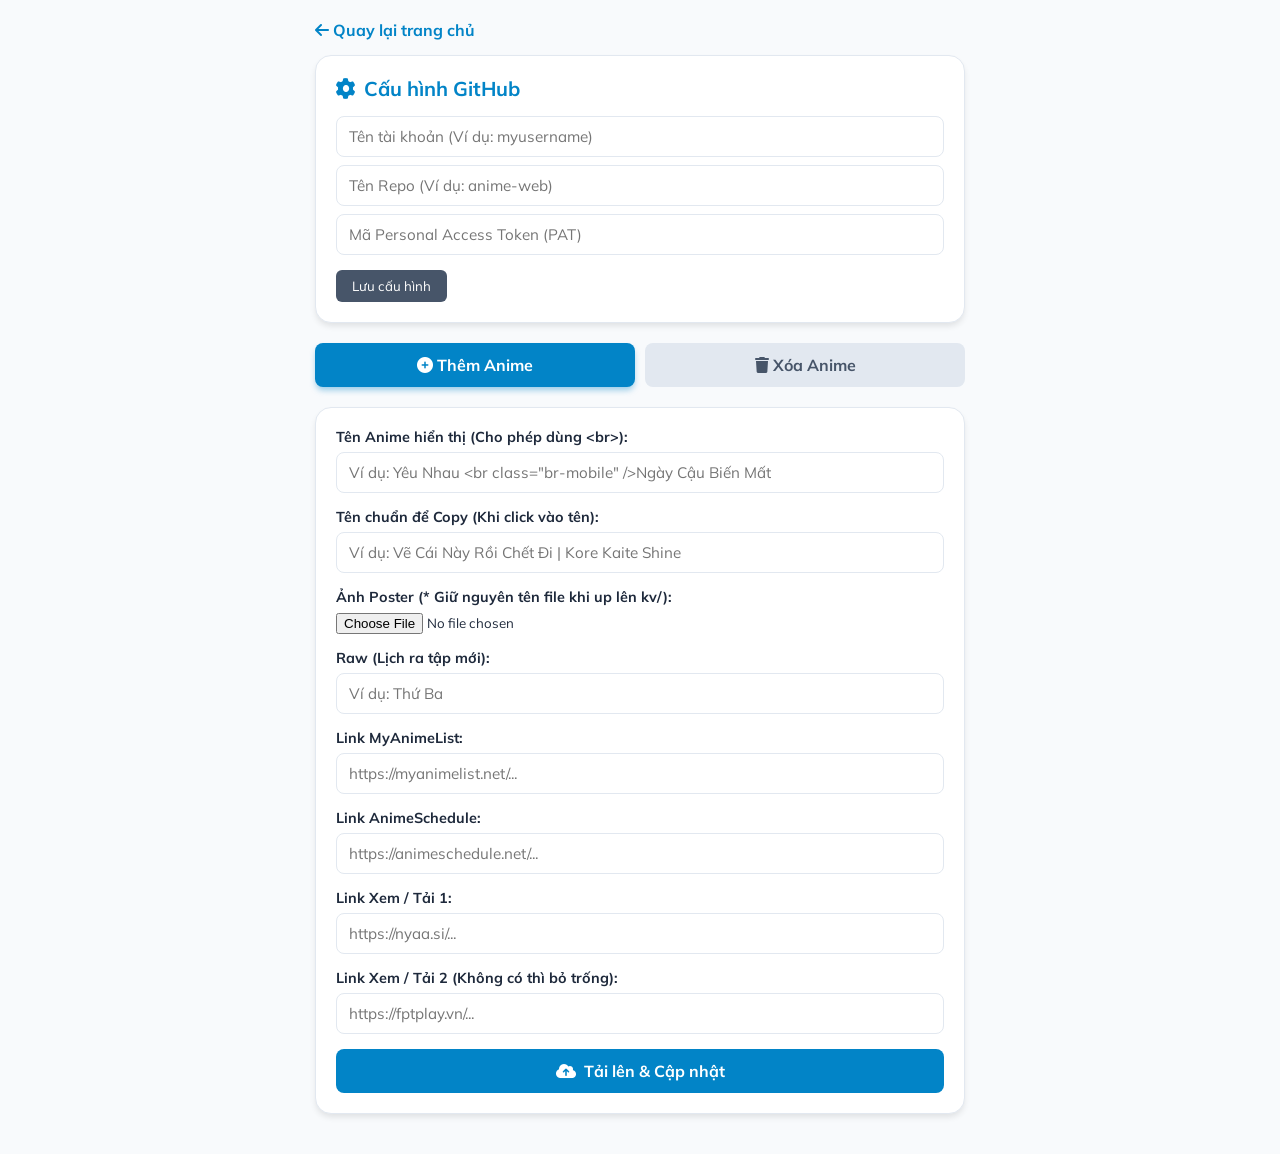
==== admin.html @ 9142c29b "another update" ====
<!doctype html>
<html lang="vi">
  <head>
    <meta charset="UTF-8" />
    <meta name="viewport" content="width=device-width, initial-scale=1.0" />
    <title>Admin - Anime Shortcuts</title>
    <link rel="icon" type="image/jpeg" href="assets/favicon.jpg" />
    <link rel="preconnect" href="https://fonts.googleapis.com" />
    <link rel="preconnect" href="https://fonts.gstatic.com" crossorigin />
    <link
      href="https://fonts.googleapis.com/css2?family=Mulish:wght@400;700;800;900&display=swap"
      rel="stylesheet"
    />
    <link
      rel="stylesheet"
      href="https://cdnjs.cloudflare.com/ajax/libs/font-awesome/6.4.0/css/all.min.css"
    />
    <style>
      :root {
        --primary-color: #0284c7;
        --bg-color: #f8fafc;
        --card-bg: #ffffff;
        --text-color: #1e293b;
        --border-color: #e2e8f0;
      }
      * {
        box-sizing: border-box;
        margin: 0;
        padding: 0;
        font-family: Mulish, sans-serif;
      }
      body {
        background-color: var(--bg-color);
        color: var(--text-color);
        padding: 20px 12px;
      }
      .container {
        max-width: 650px;
        margin: 0 auto;
      }
      .card {
        background: var(--card-bg);
        border-radius: 16px;
        padding: 20px;
        margin-bottom: 20px;
        box-shadow: 0 4px 6px -1px rgba(0, 0, 0, 0.1);
        border: 1px solid var(--border-color);
      }
      h2 {
        font-size: 1.25rem;
        margin-bottom: 15px;
        color: var(--primary-color);
        display: flex;
        align-items: center;
        gap: 8px;
      }
      .form-group {
        margin-bottom: 15px;
      }
      label {
        display: block;
        font-weight: 700;
        margin-bottom: 6px;
        font-size: 0.9rem;
      }
      input[type="text"],
      input[type="password"] {
        width: 100%;
        padding: 10px 12px;
        border: 1px solid var(--border-color);
        border-radius: 8px;
        font-size: 0.95rem;
        outline: none;
      }
      input:focus {
        border-color: var(--primary-color);
      }
      .btn-submit {
        width: 100%;
        padding: 12px;
        background: var(--primary-color);
        color: white;
        border: none;
        border-radius: 8px;
        font-size: 1rem;
        font-weight: bold;
        cursor: pointer;
        display: flex;
        justify-content: center;
        align-items: center;
        gap: 8px;
        transition: 0.2s;
      }
      .btn-submit:disabled {
        background: #94a3b8;
        cursor: not-allowed;
      }
      .file-hint {
        font-size: 0.8rem;
        color: #64748b;
        margin-top: 4px;
      }

      /* Tabs System */
      .tabs {
        display: flex;
        gap: 10px;
        margin-bottom: 20px;
      }
      .tab-btn {
        flex: 1;
        padding: 12px;
        border: none;
        background: #e2e8f0;
        color: #475569;
        font-weight: bold;
        border-radius: 8px;
        cursor: pointer;
        transition: 0.2s;
        font-size: 1rem;
      }
      .tab-btn.active {
        background: var(--primary-color);
        color: white;
        box-shadow: 0 4px 6px -1px rgba(2, 132, 199, 0.4);
      }
      .tab-content {
        display: none;
      }
      .tab-content.active {
        display: block;
      }

      /* Status Box */
      #statusBox {
        display: none;
        padding: 12px;
        border-radius: 8px;
        margin-top: 15px;
        font-size: 0.9rem;
        line-height: 1.4;
      }
      #statusBox.info {
        background: #e0f2fe;
        color: #0369a1;
        border: 1px solid #bae6fd;
      }
      #statusBox.success {
        background: #dcfce7;
        color: #15803d;
        border: 1px solid #bbf7d0;
      }
      #statusBox.error {
        background: #fee2e2;
        color: #b91c1c;
        border: 1px solid #fecaca;
      }

      /* Delete List */
      .delete-item {
        display: flex;
        justify-content: space-between;
        align-items: center;
        padding: 12px;
        border-bottom: 1px solid var(--border-color);
      }
      .delete-item:last-child {
        border-bottom: none;
      }
      .delete-title {
        white-space: nowrap;
        overflow: hidden;
        text-overflow: ellipsis;
        max-width: 80%;
        font-weight: bold;
      }
      .btn-trash {
        background: #dc2626;
        color: white;
        border: none;
        padding: 8px 12px;
        border-radius: 6px;
        cursor: pointer;
        transition: 0.2s;
      }
      .btn-trash:hover {
        background: #b91c1c;
      }
    </style>
  </head>
  <body>
    <div class="container">
      <a
        href="index.html"
        style="
          display: inline-block;
          margin-bottom: 15px;
          color: #0284c7;
          text-decoration: none;
          font-weight: bold;
        "
        ><i class="fa-solid fa-arrow-left"></i> Quay lại trang chủ</a
      >

      <!-- Cấu hình GitHub API -->
      <div class="card">
        <h2><i class="fa-solid fa-gear"></i> Cấu hình GitHub</h2>
        <div class="form-group">
          <input
            type="text"
            id="ghOwner"
            placeholder="Tên tài khoản (Ví dụ: myusername)"
            style="margin-bottom: 8px"
          />
          <input
            type="text"
            id="ghRepo"
            placeholder="Tên Repo (Ví dụ: anime-web)"
            style="margin-bottom: 8px"
          />
          <input
            type="password"
            id="ghToken"
            placeholder="Mã Personal Access Token (PAT)"
          />
        </div>
        <button
          type="button"
          onclick="saveConfig()"
          style="
            padding: 8px 16px;
            background: #475569;
            color: white;
            border: none;
            border-radius: 6px;
            cursor: pointer;
          "
        >
          Lưu cấu hình
        </button>
      </div>

      <!-- Tabs Chức năng -->
      <div class="tabs">
        <button class="tab-btn active" onclick="switchTab('add')">
          <i class="fa-solid fa-plus-circle"></i> Thêm Anime
        </button>
        <button class="tab-btn" onclick="switchTab('delete')">
          <i class="fa-solid fa-trash"></i> Xóa Anime
        </button>
      </div>

      <div id="statusBox"></div>

      <!-- Tab THÊM -->
      <div id="addTab" class="card tab-content active">
        <form id="addForm">
          <div class="form-group">
            <label>Tên Anime hiển thị (Cho phép dùng &lt;br&gt;):</label>
            <input
              type="text"
              id="addTitle"
              required
              placeholder='Ví dụ: Yêu Nhau <br class="br-mobile" />Ngày Cậu Biến Mất'
            />
          </div>
          <div class="form-group">
            <label>Tên chuẩn để Copy (Khi click vào tên):</label>
            <input
              type="text"
              id="addCopyText"
              required
              placeholder="Ví dụ: Vẽ Cái Này Rồi Chết Đi | Kore Kaite Shine"
            />
          </div>
          <div class="form-group">
            <label>Ảnh Poster (* Giữ nguyên tên file khi up lên kv/):</label>
            <input
              type="file"
              id="addPosterFile"
              accept="image/*"
              required
              style="width: 100%"
            />
          </div>
          <div class="form-group">
            <label>Raw (Lịch ra tập mới):</label>
            <input
              type="text"
              id="addRawDay"
              required
              placeholder="Ví dụ: Thứ Ba"
            />
          </div>
          <div class="form-group">
            <label>Link MyAnimeList:</label>
            <input
              type="text"
              id="addMal"
              required
              placeholder="https://myanimelist.net/..."
            />
          </div>
          <div class="form-group">
            <label>Link AnimeSchedule:</label>
            <input
              type="text"
              id="addAs"
              required
              placeholder="https://animeschedule.net/..."
            />
          </div>
          <div class="form-group">
            <label>Link Xem / Tải 1:</label>
            <input
              type="text"
              id="addWatch1"
              placeholder="https://nyaa.si/..."
            />
          </div>
          <div class="form-group">
            <label>Link Xem / Tải 2 (Không có thì bỏ trống):</label>
            <input
              type="text"
              id="addWatch2"
              placeholder="https://fptplay.vn/..."
            />
          </div>

          <button type="submit" class="btn-submit" id="addSubmitBtn">
            <i class="fa-solid fa-cloud-arrow-up"></i> Tải lên & Cập nhật
          </button>
        </form>
      </div>

      <!-- Tab XÓA -->
      <div id="deleteTab" class="card tab-content">
        <div id="deleteListContainer">
          <!-- Danh sách sẽ được chèn vào đây -->
        </div>
        <button
          type="button"
          class="btn-submit"
          id="deleteSubmitBtn"
          onclick="commitDelete()"
          style="background: #dc2626; margin-top: 20px; display: none"
        >
          <i class="fa-solid fa-floppy-disk"></i> Lưu thay đổi (Cập nhật lên
          Web)
        </button>
      </div>
    </div>

    <script>
      let currentAnimeData = []; // Mảng chứa dữ liệu anime để thao tác lúc xóa

      document.addEventListener("DOMContentLoaded", () => {
        document.getElementById("ghOwner").value =
          localStorage.getItem("anime_gh_owner") || "";
        document.getElementById("ghRepo").value =
          localStorage.getItem("anime_gh_repo") || "";
        document.getElementById("ghToken").value =
          localStorage.getItem("anime_gh_token") || "";
      });

      function saveConfig() {
        localStorage.setItem(
          "gh_owner",
          document.getElementById("ghOwner").value.trim(),
        );
        localStorage.setItem(
          "gh_repo",
          document.getElementById("ghRepo").value.trim(),
        );
        localStorage.setItem(
          "gh_token",
          document.getElementById("ghToken").value.trim(),
        );
        showStatus("success", "Đã lưu cấu hình GitHub cho trang Anime!");
      }

      function switchTab(tabId) {
        document
          .querySelectorAll(".tab-btn")
          .forEach((btn) => btn.classList.remove("active"));
        document
          .querySelectorAll(".tab-content")
          .forEach((content) => content.classList.remove("active"));

        event.target.closest(".tab-btn").classList.add("active");
        document.getElementById(tabId + "Tab").classList.add("active");
        showStatus("", ""); // clear status

        if (tabId === "delete") {
          loadDataForDelete();
        }
      }

      function showStatus(type, message) {
        const box = document.getElementById("statusBox");
        if (!message) {
          box.style.display = "none";
          return;
        }
        box.className = type;
        box.style.display = "block";
        box.innerHTML = message;
      }

      // Tiện ích mã hóa an toàn cho Tiếng Việt
      function encodeBase64UTF8(str) {
        return btoa(unescape(encodeURIComponent(str)));
      }
      function decodeBase64UTF8(b64) {
        return decodeURIComponent(escape(atob(b64.replace(/\s/g, ""))));
      }

      // API GitHub Helpers
      async function githubGetFile(owner, repo, token, path) {
        const url = `https://api.github.com/repos/${owner}/${repo}/contents/${path}`;
        const res = await fetch(url, {
          headers: { Authorization: `Bearer ${token}` },
          cache: "no-store",
        });
        if (res.status === 404) return null;
        if (!res.ok) throw new Error("Lỗi tải file từ GitHub");
        return await res.json();
      }

      async function githubPutFile(
        owner,
        repo,
        token,
        path,
        base64Content,
        message,
        sha = null,
      ) {
        const url = `https://api.github.com/repos/${owner}/${repo}/contents/${path}`;
        const body = { message, content: base64Content };
        if (sha) body.sha = sha;

        const res = await fetch(url, {
          method: "PUT",
          headers: {
            Authorization: `Bearer ${token}`,
            "Content-Type": "application/json",
          },
          body: JSON.stringify(body),
        });
        if (!res.ok) throw new Error("Lỗi cập nhật file lên GitHub");
        return await res.json();
      }

      function fileToBase64(file) {
        return new Promise((resolve, reject) => {
          const reader = new FileReader();
          reader.readAsDataURL(file);
          reader.onload = () => resolve(reader.result.split(",")[1]);
          reader.onerror = (error) => reject(error);
        });
      }

      function getConfig() {
        const owner = document.getElementById("ghOwner").value.trim();
        const repo = document.getElementById("ghRepo").value.trim();
        const token = document.getElementById("ghToken").value.trim();
        if (!owner || !repo || !token)
          throw new Error("Thiếu cấu hình Owner, Repo hoặc Token!");
        return { owner, repo, token };
      }

      // === XỬ LÝ FORM THÊM ANIME ===
      document
        .getElementById("addForm")
        .addEventListener("submit", async (e) => {
          e.preventDefault();
          const btn = document.getElementById("addSubmitBtn");
          try {
            const conf = getConfig();
            btn.disabled = true;

            // 1. Chuẩn bị dữ liệu
            const posterFile =
              document.getElementById("addPosterFile").files[0];
            const newAnime = {
              id: Date.now(),
              title: document.getElementById("addTitle").value.trim(),
              copyText: document.getElementById("addCopyText").value.trim(),
              poster: `kv/${posterFile.name}`,
              rawDay: document.getElementById("addRawDay").value.trim(),
              malLink: document.getElementById("addMal").value.trim(),
              asLink: document.getElementById("addAs").value.trim(),
              watchLinks: [],
            };

            const w1 = document.getElementById("addWatch1").value.trim();
            const w2 = document.getElementById("addWatch2").value.trim();
            if (w1) newAnime.watchLinks.push(w1);
            if (w2) newAnime.watchLinks.push(w2);

            // 2. Upload file ảnh
            showStatus("info", "⏳ Đang tải Poster lên GitHub...");
            const imageBase64 = await fileToBase64(posterFile);

            // Xem ảnh cũ có không để ghi đè, nếu ko thì tạo mới (GitHub yêu cầu SHA nếu ghi đè)
            const imgPath = `kv/${posterFile.name}`;
            const existingImg = await githubGetFile(
              conf.owner,
              conf.repo,
              conf.token,
              imgPath,
            );
            await githubPutFile(
              conf.owner,
              conf.repo,
              conf.token,
              imgPath,
              imageBase64,
              `Upload poster ${posterFile.name}`,
              existingImg ? existingImg.sha : null,
            );

            // 3. Lấy file data.json hiện tại
            showStatus("info", "⏳ Đang cập nhật data.json...");
            const dataFile = await githubGetFile(
              conf.owner,
              conf.repo,
              conf.token,
              "data.json",
            );
            let animes = [];
            let dataSha = null;
            if (dataFile) {
              animes = JSON.parse(decodeBase64UTF8(dataFile.content));
              dataSha = dataFile.sha;
            }

            // Đẩy anime mới lên đầu danh sách
            animes.unshift(newAnime);

            // 4. Lưu data.json
            const newJsonStr = JSON.stringify(animes, null, 2);
            const newBase64Json = encodeBase64UTF8(newJsonStr);
            await githubPutFile(
              conf.owner,
              conf.repo,
              conf.token,
              "data.json",
              newBase64Json,
              `Thêm anime: ${newAnime.copyText}`,
              dataSha,
            );

            showStatus(
              "success",
              "🎉 Đã thêm thành công! Vui lòng chờ 30s - 1 phút để web load lại data.",
            );
            document.getElementById("addForm").reset();
          } catch (err) {
            showStatus("error", "❌ Lỗi: " + err.message);
          } finally {
            btn.disabled = false;
          }
        });

      // === XỬ LÝ TAB XÓA ANIME ===
      async function loadDataForDelete() {
        const container = document.getElementById("deleteListContainer");
        const btn = document.getElementById("deleteSubmitBtn");
        container.innerHTML =
          "<p style='text-align:center;'>⏳ Đang kéo dữ liệu từ GitHub...</p>";
        btn.style.display = "none";

        try {
          const conf = getConfig();
          const dataFile = await githubGetFile(
            conf.owner,
            conf.repo,
            conf.token,
            "data.json",
          );

          if (!dataFile) {
            currentAnimeData = [];
          } else {
            currentAnimeData = JSON.parse(decodeBase64UTF8(dataFile.content));
          }
          renderDeleteList();
          btn.style.display = "flex";
        } catch (err) {
          container.innerHTML = `<p style="color:red; text-align:center;">❌ ${err.message}</p>`;
        }
      }

      function renderDeleteList() {
        const container = document.getElementById("deleteListContainer");
        container.innerHTML = "";
        if (currentAnimeData.length === 0) {
          container.innerHTML =
            "<p style='text-align:center; padding: 20px;'>Không có Anime nào trong hệ thống.</p>";
          return;
        }

        currentAnimeData.forEach((anime) => {
          const item = document.createElement("div");
          item.className = "delete-item";

          // Loại bỏ HTML thừa khi hiển thị tên
          const cleanTitle = anime.title.replace(/<[^>]*>?/gm, "");

          item.innerHTML = `
          <div class="delete-title" title="${cleanTitle}">${cleanTitle}</div>
          <button class="btn-trash" onclick="removeAnimeFromList(${anime.id})" title="Xóa">
            <i class="fa-solid fa-trash"></i>
          </button>
        `;
          container.appendChild(item);
        });
      }

      function removeAnimeFromList(id) {
        if (
          confirm(
            "Xóa anime này khỏi danh sách? (Chỉ xóa trên giao diện, file ảnh poster vẫn sẽ giữ trên repo)",
          )
        ) {
          currentAnimeData = currentAnimeData.filter((a) => a.id !== id);
          renderDeleteList();
        }
      }

      async function commitDelete() {
        const btn = document.getElementById("deleteSubmitBtn");
        if (
          !confirm(
            "Bạn có chắc chắn muốn lưu danh sách sau khi đã xóa? Web sẽ được cập nhật.",
          )
        )
          return;

        try {
          btn.disabled = true;
          const conf = getConfig();
          showStatus("info", "⏳ Đang lưu dữ liệu cập nhật...");

          // Phải lấy sha mới nhất của data.json
          const dataFile = await githubGetFile(
            conf.owner,
            conf.repo,
            conf.token,
            "data.json",
          );
          const dataSha = dataFile ? dataFile.sha : null;

          const newJsonStr = JSON.stringify(currentAnimeData, null, 2);
          const newBase64Json = encodeBase64UTF8(newJsonStr);
          await githubPutFile(
            conf.owner,
            conf.repo,
            conf.token,
            "data.json",
            newBase64Json,
            "Xóa bớt anime",
            dataSha,
          );

          showStatus(
            "success",
            "🎉 Xóa thành công! Dữ liệu mới đã được cập nhật.",
          );
        } catch (err) {
          showStatus("error", "❌ Lỗi: " + err.message);
        } finally {
          btn.disabled = false;
        }
      }
    </script>
  </body>
</html>
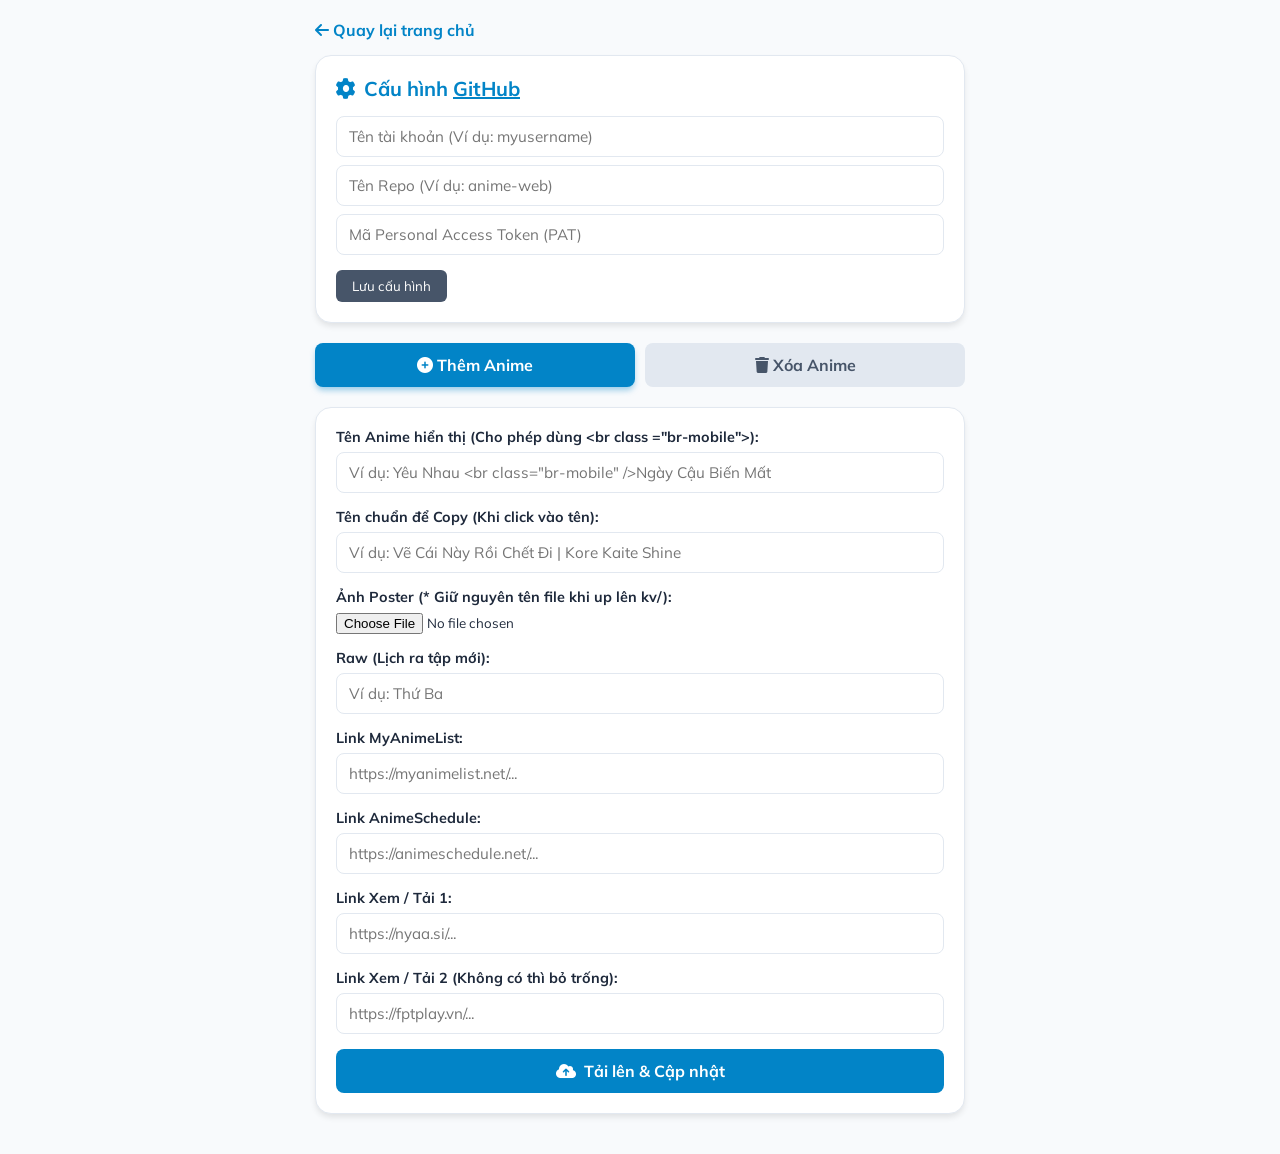
==== commit 814a7408: "idk" ====
--- a/admin.html
+++ b/admin.html
@@ -204,7 +204,18 @@
 
       <!-- Cấu hình GitHub API -->
       <div class="card">
-        <h2><i class="fa-solid fa-gear"></i> Cấu hình GitHub</h2>
+        <h2>
+          <i class="fa-solid fa-gear"></i>
+          <span
+            >Cấu hình
+            <a
+              href="https://github.com/CTXL1029/anime_shortcuts"
+              target="_blank"
+              style="color: var(--primary-color); text-decoration: underline"
+              >GitHub</a
+            ></span
+          >
+        </h2>
         <div class="form-group">
           <input
             type="text"
@@ -256,7 +267,10 @@
       <div id="addTab" class="card tab-content active">
         <form id="addForm">
           <div class="form-group">
-            <label>Tên Anime hiển thị (Cho phép dùng &lt;br&gt;):</label>
+            <label
+              >Tên Anime hiển thị (Cho phép dùng &lt;br class
+              ="br-mobile"&gt;):</label
+            >
             <input
               type="text"
               id="addTitle"
@@ -356,11 +370,11 @@
 
       document.addEventListener("DOMContentLoaded", () => {
         document.getElementById("ghOwner").value =
-          localStorage.getItem("anime_gh_owner") || "";
+          localStorage.getItem("gh_owner") || "";
         document.getElementById("ghRepo").value =
-          localStorage.getItem("anime_gh_repo") || "";
+          localStorage.getItem("gh_repo") || "";
         document.getElementById("ghToken").value =
-          localStorage.getItem("anime_gh_token") || "";
+          localStorage.getItem("gh_token") || "";
       });
 
       function saveConfig() {
@@ -620,14 +634,8 @@
       }
 
       function removeAnimeFromList(id) {
-        if (
-          confirm(
-            "Xóa anime này khỏi danh sách? (Chỉ xóa trên giao diện, file ảnh poster vẫn sẽ giữ trên repo)",
-          )
-        ) {
-          currentAnimeData = currentAnimeData.filter((a) => a.id !== id);
-          renderDeleteList();
-        }
+        currentAnimeData = currentAnimeData.filter((a) => a.id !== id);
+        renderDeleteList();
       }
 
       async function commitDelete() {
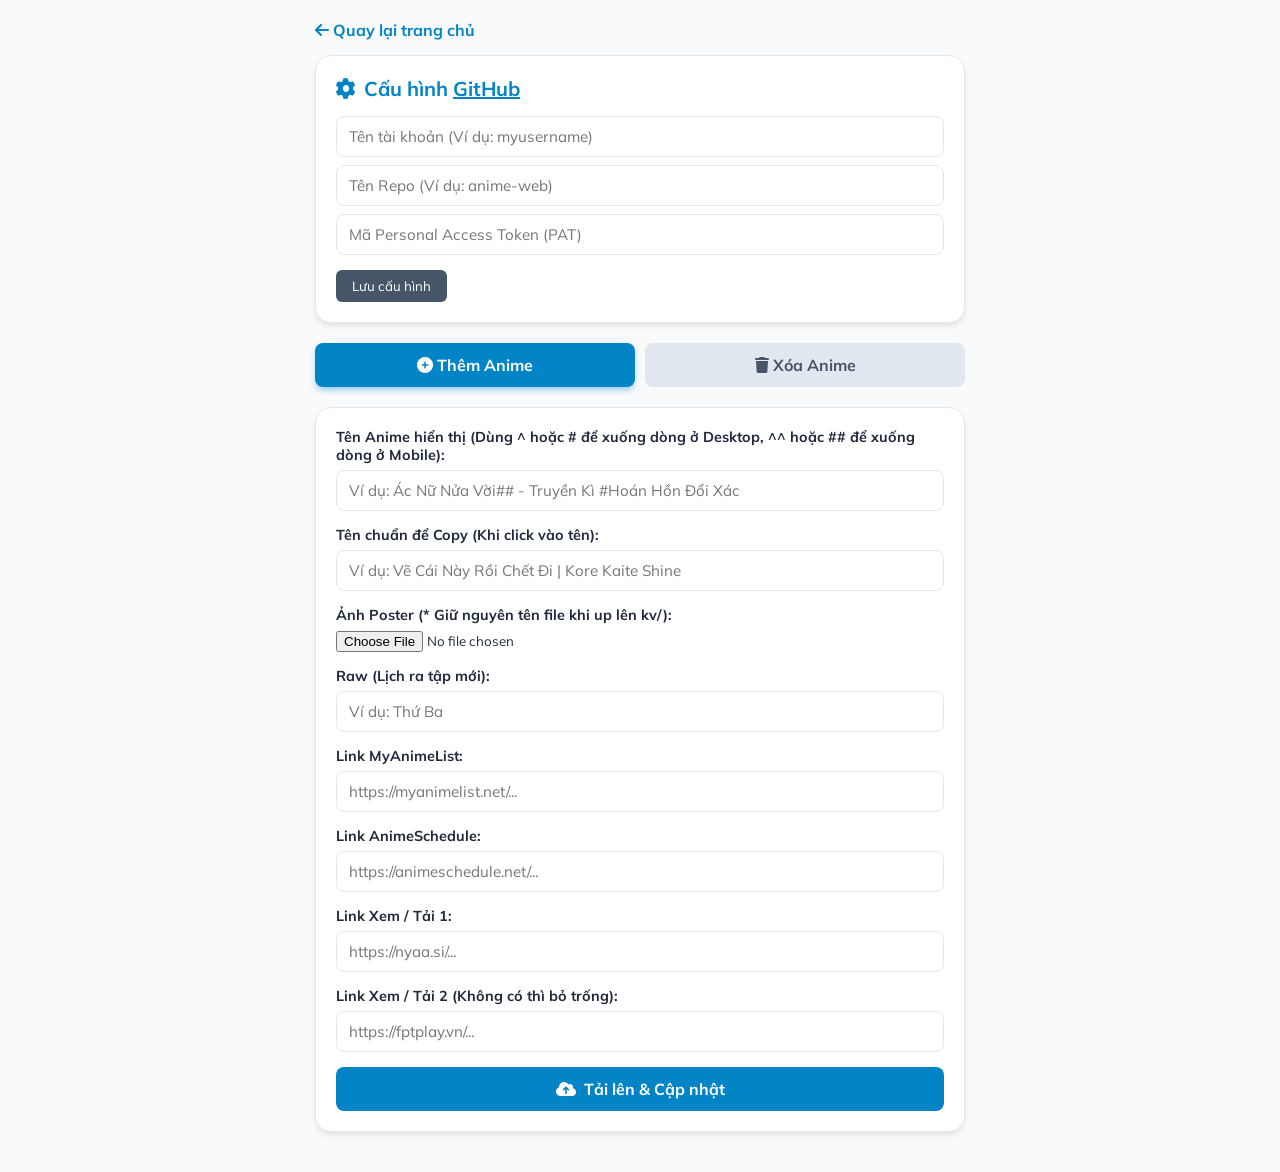
==== commit d8e73046: "update admin.html" ====
--- a/admin.html
+++ b/admin.html
@@ -267,15 +267,12 @@
       <div id="addTab" class="card tab-content active">
         <form id="addForm">
           <div class="form-group">
-            <label
-              >Tên Anime hiển thị (Cho phép dùng &lt;br class
-              ="br-mobile"&gt;):</label
-            >
+            <label>Tên Anime hiển thị (Dùng ^ hoặc # để xuống dòng ở Desktop, ^^ hoặc ## để xuống dòng ở Mobile):</label>
             <input
               type="text"
               id="addTitle"
               required
-              placeholder='Ví dụ: Yêu Nhau <br class="br-mobile" />Ngày Cậu Biến Mất'
+              placeholder="Ví dụ: Ác Nữ Nửa Vời## - Truyền Kì #Hoán Hồn Đổi Xác"
             />
           </div>
           <div class="form-group">
@@ -370,24 +367,24 @@
 
       document.addEventListener("DOMContentLoaded", () => {
         document.getElementById("ghOwner").value =
-          localStorage.getItem("gh_owner") || "";
+          localStorage.getItem("anime_gh_owner") || "";
         document.getElementById("ghRepo").value =
-          localStorage.getItem("gh_repo") || "";
+          localStorage.getItem("anime_gh_repo") || "";
         document.getElementById("ghToken").value =
-          localStorage.getItem("gh_token") || "";
+          localStorage.getItem("anime_gh_token") || "";
       });
 
       function saveConfig() {
         localStorage.setItem(
-          "gh_owner",
+          "anime_gh_owner",
           document.getElementById("ghOwner").value.trim(),
         );
         localStorage.setItem(
-          "gh_repo",
+          "anime_gh_repo",
           document.getElementById("ghRepo").value.trim(),
         );
         localStorage.setItem(
-          "gh_token",
+          "anime_gh_token",
           document.getElementById("ghToken").value.trim(),
         );
         showStatus("success", "Đã lưu cấu hình GitHub cho trang Anime!");
@@ -497,9 +494,16 @@
             // 1. Chuẩn bị dữ liệu
             const posterFile =
               document.getElementById("addPosterFile").files[0];
+            
+            // Xử lý xuống dòng với ký tự ^^/## cho mobile và ^/# cho desktop
+            const rawTitle = document.getElementById("addTitle").value.trim();
+            const parsedTitle = rawTitle
+              .replace(/\^\^|##/g, '<br class="br-mobile" />')
+              .replace(/\^|#/g, '<br class="br-desktop" />');
+
             const newAnime = {
               id: Date.now(),
-              title: document.getElementById("addTitle").value.trim(),
+              title: parsedTitle,
               copyText: document.getElementById("addCopyText").value.trim(),
               poster: `kv/${posterFile.name}`,
               rawDay: document.getElementById("addRawDay").value.trim(),
@@ -685,4 +689,4 @@
       }
     </script>
   </body>
-</html>
+</html>
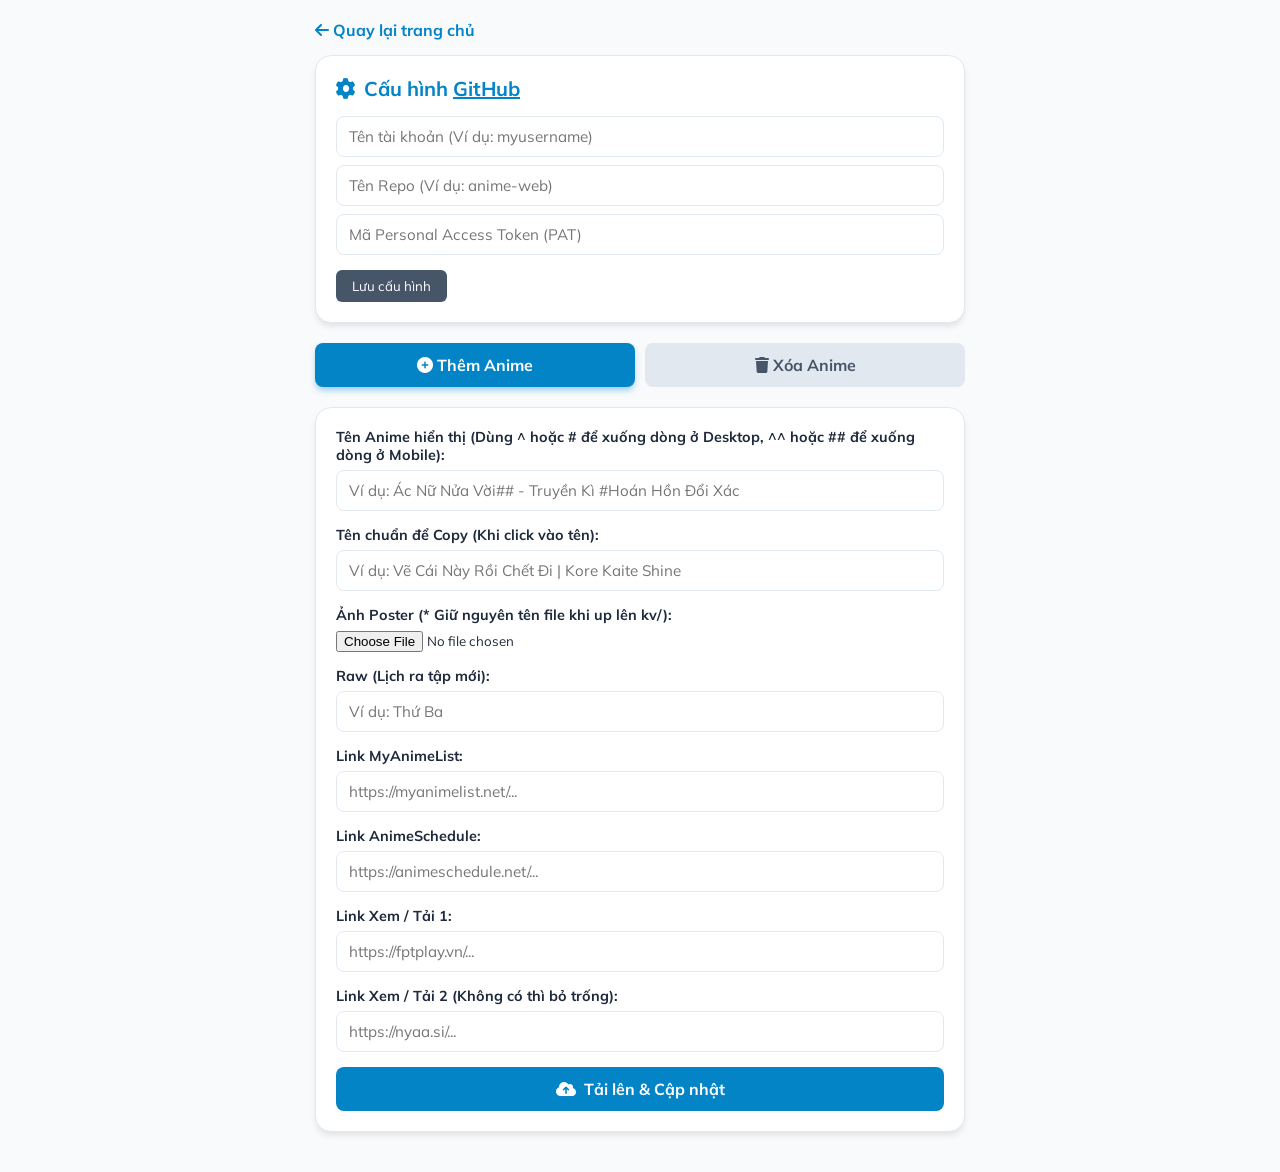
==== commit 728ad3f0: "Update admin.html" ====
--- a/admin.html
+++ b/admin.html
@@ -267,7 +267,10 @@
       <div id="addTab" class="card tab-content active">
         <form id="addForm">
           <div class="form-group">
-            <label>Tên Anime hiển thị (Dùng ^ hoặc # để xuống dòng ở Desktop, ^^ hoặc ## để xuống dòng ở Mobile):</label>
+            <label
+              >Tên Anime hiển thị (Dùng ^ hoặc # để xuống dòng ở Desktop, ^^
+              hoặc ## để xuống dòng ở Mobile):</label
+            >
             <input
               type="text"
               id="addTitle"
@@ -326,7 +329,7 @@
             <input
               type="text"
               id="addWatch1"
-              placeholder="https://nyaa.si/..."
+              placeholder="https://fptplay.vn/..."
             />
           </div>
           <div class="form-group">
@@ -334,7 +337,7 @@
             <input
               type="text"
               id="addWatch2"
-              placeholder="https://fptplay.vn/..."
+              placeholder="https://nyaa.si/..."
             />
           </div>
 
@@ -366,8 +369,6 @@
       let currentAnimeData = []; // Mảng chứa dữ liệu anime để thao tác lúc xóa
 
       document.addEventListener("DOMContentLoaded", () => {
-        document.getElementById("ghOwner").value =
-          localStorage.getItem("anime_gh_owner") || "";
         document.getElementById("ghRepo").value =
           localStorage.getItem("anime_gh_repo") || "";
         document.getElementById("ghToken").value =
@@ -375,10 +376,6 @@
       });
 
       function saveConfig() {
-        localStorage.setItem(
-          "anime_gh_owner",
-          document.getElementById("ghOwner").value.trim(),
-        );
         localStorage.setItem(
           "anime_gh_repo",
           document.getElementById("ghRepo").value.trim(),
@@ -427,8 +424,8 @@
       }
 
       // API GitHub Helpers
-      async function githubGetFile(owner, repo, token, path) {
-        const url = `https://api.github.com/repos/${owner}/${repo}/contents/${path}`;
+      async function githubGetFile(repo, token, path) {
+        const url = `https://api.github.com/repos/CTXL1029/${repo}/contents/${path}`;
         const res = await fetch(url, {
           headers: { Authorization: `Bearer ${token}` },
           cache: "no-store",
@@ -439,7 +436,6 @@
       }
 
       async function githubPutFile(
-        owner,
         repo,
         token,
         path,
@@ -447,7 +443,7 @@
         message,
         sha = null,
       ) {
-        const url = `https://api.github.com/repos/${owner}/${repo}/contents/${path}`;
+        const url = `https://api.github.com/repos/CTXL1029/${repo}/contents/${path}`;
         const body = { message, content: base64Content };
         if (sha) body.sha = sha;
 
@@ -473,12 +469,10 @@
       }
 
       function getConfig() {
-        const owner = document.getElementById("ghOwner").value.trim();
         const repo = document.getElementById("ghRepo").value.trim();
         const token = document.getElementById("ghToken").value.trim();
-        if (!owner || !repo || !token)
-          throw new Error("Thiếu cấu hình Owner, Repo hoặc Token!");
-        return { owner, repo, token };
+        if (!repo || !token) throw new Error("Thiếu cấu hình Repo hoặc Token!");
+        return { repo, token };
       }
 
       // === XỬ LÝ FORM THÊM ANIME ===
@@ -494,7 +488,7 @@
             // 1. Chuẩn bị dữ liệu
             const posterFile =
               document.getElementById("addPosterFile").files[0];
-            
+
             // Xử lý xuống dòng với ký tự ^^/## cho mobile và ^/# cho desktop
             const rawTitle = document.getElementById("addTitle").value.trim();
             const parsedTitle = rawTitle
@@ -524,13 +518,11 @@
             // Xem ảnh cũ có không để ghi đè, nếu ko thì tạo mới (GitHub yêu cầu SHA nếu ghi đè)
             const imgPath = `kv/${posterFile.name}`;
             const existingImg = await githubGetFile(
-              conf.owner,
               conf.repo,
               conf.token,
               imgPath,
             );
             await githubPutFile(
-              conf.owner,
               conf.repo,
               conf.token,
               imgPath,
@@ -542,7 +534,6 @@
             // 3. Lấy file data.json hiện tại
             showStatus("info", "⏳ Đang cập nhật data.json...");
             const dataFile = await githubGetFile(
-              conf.owner,
               conf.repo,
               conf.token,
               "data.json",
@@ -561,7 +552,6 @@
             const newJsonStr = JSON.stringify(animes, null, 2);
             const newBase64Json = encodeBase64UTF8(newJsonStr);
             await githubPutFile(
-              conf.owner,
               conf.repo,
               conf.token,
               "data.json",
@@ -593,7 +583,6 @@
         try {
           const conf = getConfig();
           const dataFile = await githubGetFile(
-            conf.owner,
             conf.repo,
             conf.token,
             "data.json",
@@ -658,7 +647,6 @@
 
           // Phải lấy sha mới nhất của data.json
           const dataFile = await githubGetFile(
-            conf.owner,
             conf.repo,
             conf.token,
             "data.json",
@@ -668,7 +656,6 @@
           const newJsonStr = JSON.stringify(currentAnimeData, null, 2);
           const newBase64Json = encodeBase64UTF8(newJsonStr);
           await githubPutFile(
-            conf.owner,
             conf.repo,
             conf.token,
             "data.json",
@@ -689,4 +676,4 @@
       }
     </script>
   </body>
-</html>+</html>
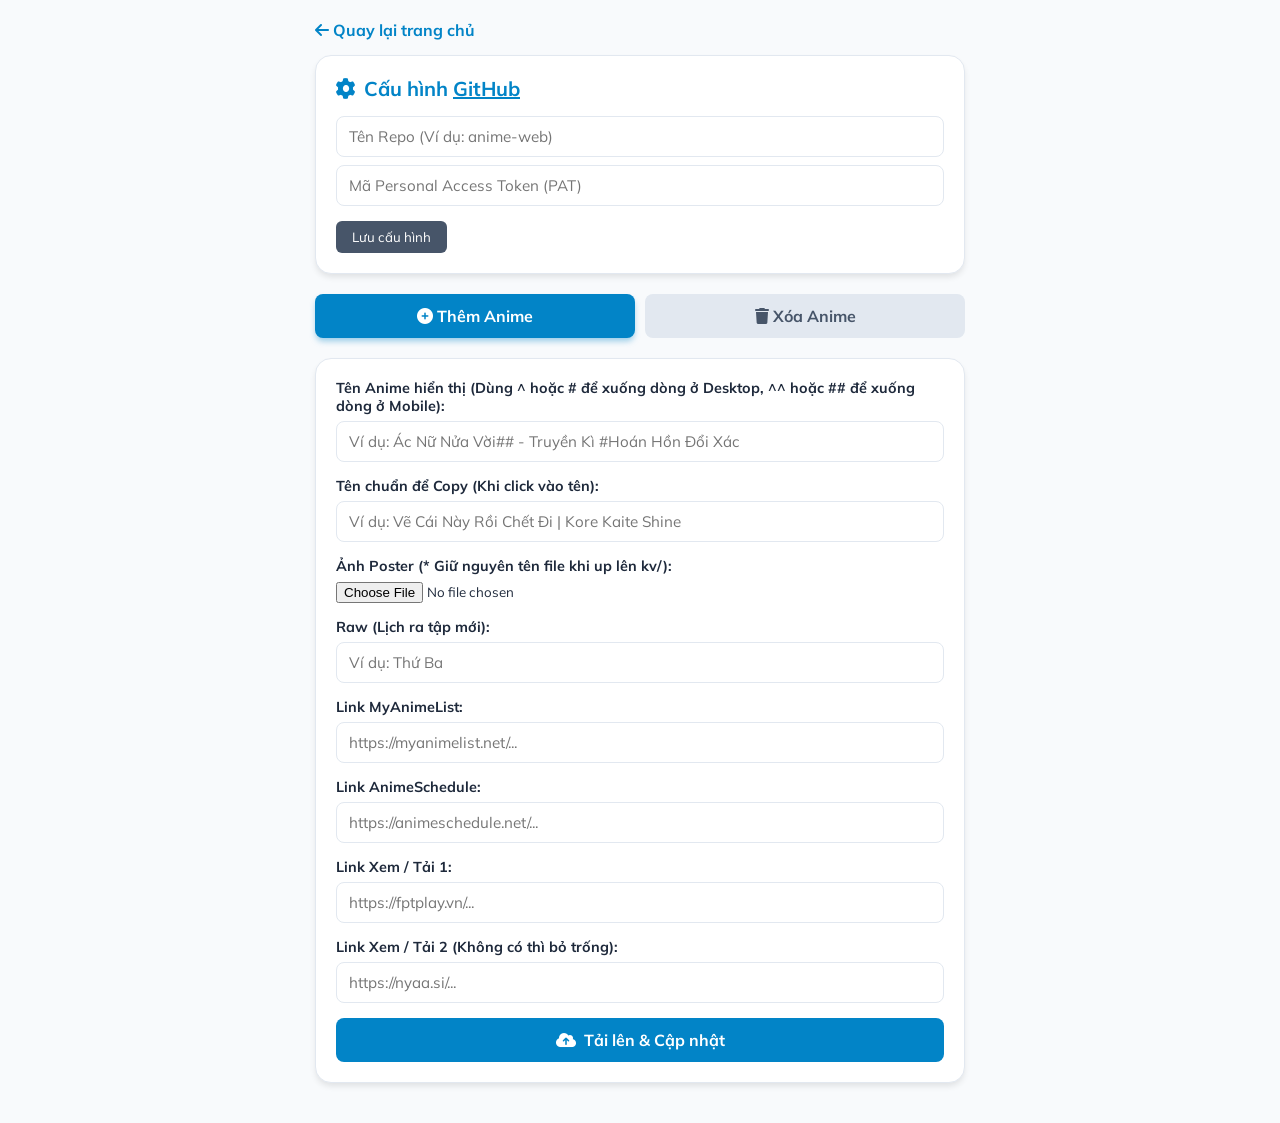
==== commit 13a427cc: "Update admin.html" ====
--- a/admin.html
+++ b/admin.html
@@ -217,12 +217,6 @@
           >
         </h2>
         <div class="form-group">
-          <input
-            type="text"
-            id="ghOwner"
-            placeholder="Tên tài khoản (Ví dụ: myusername)"
-            style="margin-bottom: 8px"
-          />
           <input
             type="text"
             id="ghRepo"
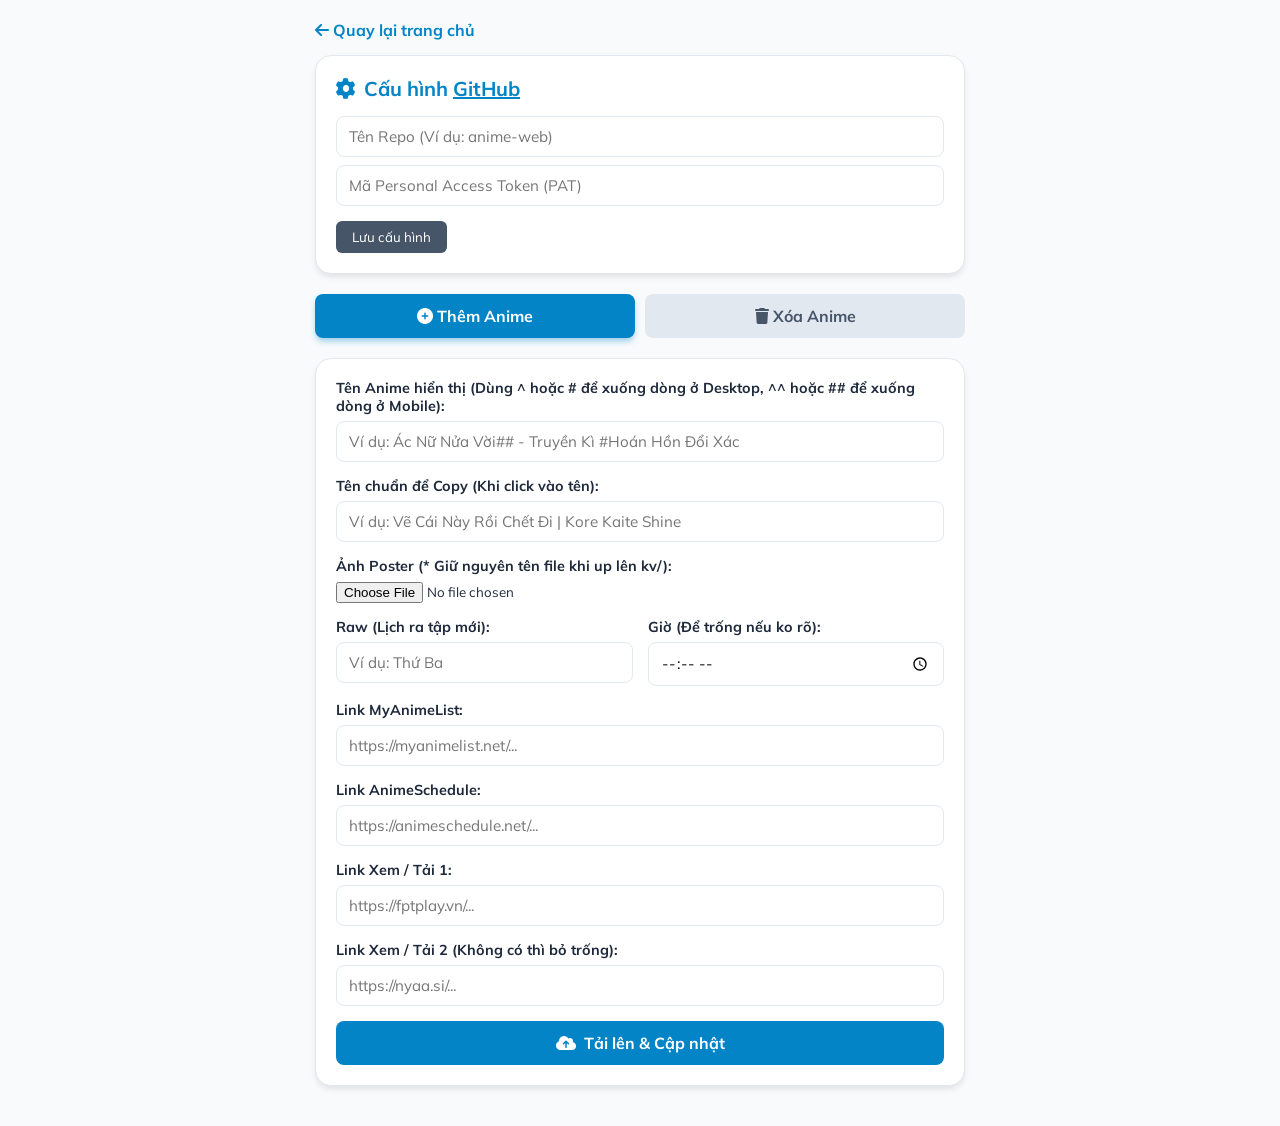
==== commit 14dd4440: "Update date-time" ====
--- a/admin.html
+++ b/admin.html
@@ -1,3 +1,4 @@
+<!-- --- START OF FILE admin.html --- -->
 <!doctype html>
 <html lang="vi">
   <head>
@@ -64,7 +65,8 @@
         font-size: 0.9rem;
       }
       input[type="text"],
-      input[type="password"] {
+      input[type="password"],
+      input[type="time"] {
         width: 100%;
         padding: 10px 12px;
         border: 1px solid var(--border-color);
@@ -94,11 +96,6 @@
       .btn-submit:disabled {
         background: #94a3b8;
         cursor: not-allowed;
-      }
-      .file-hint {
-        font-size: 0.8rem;
-        color: #64748b;
-        margin-top: 4px;
       }
 
       /* Tabs System */
@@ -291,15 +288,25 @@
               style="width: 100%"
             />
           </div>
-          <div class="form-group">
-            <label>Raw (Lịch ra tập mới):</label>
-            <input
-              type="text"
-              id="addRawDay"
-              required
-              placeholder="Ví dụ: Thứ Ba"
-            />
+
+          <!-- HÀNG CHỌN RAW (NGÀY + GIỜ) -->
+          <div style="display: flex; gap: 15px">
+            <div class="form-group" style="flex: 1">
+              <label>Raw (Lịch ra tập mới):</label>
+              <input
+                type="text"
+                id="addRawDay"
+                required
+                placeholder="Ví dụ: Thứ Ba"
+              />
+            </div>
+            <div class="form-group" style="flex: 1">
+              <label>Giờ (Để trống nếu ko rõ):</label>
+              <input type="time" id="addRawTime" />
+            </div>
           </div>
+          <!-- KẾT THÚC RAW -->
+
           <div class="form-group">
             <label>Link MyAnimeList:</label>
             <input
@@ -360,7 +367,7 @@
     </div>
 
     <script>
-      let currentAnimeData = []; // Mảng chứa dữ liệu anime để thao tác lúc xóa
+      let currentAnimeData = [];
 
       document.addEventListener("DOMContentLoaded", () => {
         document.getElementById("ghRepo").value =
@@ -391,11 +398,9 @@
 
         event.target.closest(".tab-btn").classList.add("active");
         document.getElementById(tabId + "Tab").classList.add("active");
-        showStatus("", ""); // clear status
-
-        if (tabId === "delete") {
-          loadDataForDelete();
-        }
+        showStatus("", "");
+
+        if (tabId === "delete") loadDataForDelete();
       }
 
       function showStatus(type, message) {
@@ -409,7 +414,6 @@
         box.innerHTML = message;
       }
 
-      // Tiện ích mã hóa an toàn cho Tiếng Việt
       function encodeBase64UTF8(str) {
         return btoa(unescape(encodeURIComponent(str)));
       }
@@ -417,7 +421,32 @@
         return decodeURIComponent(escape(atob(b64.replace(/\s/g, ""))));
       }
 
-      // API GitHub Helpers
+      // Hàm Helpers sắp xếp thời gian (giống y file ngoài)
+      function getDayValue(dayStr) {
+        if (!dayStr) return 99;
+        const normalized = String(dayStr).toLowerCase().trim();
+        if (normalized.includes("hai") || normalized === "t2") return 1;
+        if (normalized.includes("ba") || normalized === "t3") return 2;
+        if (normalized.includes("tư") || normalized === "t4") return 3;
+        if (normalized.includes("năm") || normalized === "t5") return 4;
+        if (normalized.includes("sáu") || normalized === "t6") return 5;
+        if (normalized.includes("bảy") || normalized === "t7") return 6;
+        if (normalized.includes("chủ nhật") || normalized === "cn") return 7;
+        return 99;
+      }
+
+      function getTimeMinutes(timeStr) {
+        if (!timeStr) return 1440;
+        const parts = timeStr.split(":");
+        if (parts.length >= 2) {
+          const h = parseInt(parts[0], 10) || 0;
+          const m = parseInt(parts[1], 10) || 0;
+          return h * 60 + m;
+        }
+        return 1440;
+      }
+
+      // GitHub API
       async function githubGetFile(repo, token, path) {
         const url = `https://api.github.com/repos/CTXL1029/${repo}/contents/${path}`;
         const res = await fetch(url, {
@@ -479,11 +508,8 @@
             const conf = getConfig();
             btn.disabled = true;
 
-            // 1. Chuẩn bị dữ liệu
             const posterFile =
               document.getElementById("addPosterFile").files[0];
-
-            // Xử lý xuống dòng với ký tự ^^/## cho mobile và ^/# cho desktop
             const rawTitle = document.getElementById("addTitle").value.trim();
             const parsedTitle = rawTitle
               .replace(/\^\^|##/g, '<br class="br-mobile" />')
@@ -495,6 +521,7 @@
               copyText: document.getElementById("addCopyText").value.trim(),
               poster: `kv/${posterFile.name}`,
               rawDay: document.getElementById("addRawDay").value.trim(),
+              rawTime: document.getElementById("addRawTime").value, // LẤY THÊM GIỜ TỪ FORM
               malLink: document.getElementById("addMal").value.trim(),
               asLink: document.getElementById("addAs").value.trim(),
               watchLinks: [],
@@ -505,11 +532,8 @@
             if (w1) newAnime.watchLinks.push(w1);
             if (w2) newAnime.watchLinks.push(w2);
 
-            // 2. Upload file ảnh
             showStatus("info", "⏳ Đang tải Poster lên GitHub...");
             const imageBase64 = await fileToBase64(posterFile);
-
-            // Xem ảnh cũ có không để ghi đè, nếu ko thì tạo mới (GitHub yêu cầu SHA nếu ghi đè)
             const imgPath = `kv/${posterFile.name}`;
             const existingImg = await githubGetFile(
               conf.repo,
@@ -525,7 +549,6 @@
               existingImg ? existingImg.sha : null,
             );
 
-            // 3. Lấy file data.json hiện tại
             showStatus("info", "⏳ Đang cập nhật data.json...");
             const dataFile = await githubGetFile(
               conf.repo,
@@ -539,10 +562,15 @@
               dataSha = dataFile.sha;
             }
 
-            // Đẩy anime mới lên đầu danh sách
-            animes.unshift(newAnime);
-
-            // 4. Lưu data.json
+            animes.push(newAnime);
+
+            // SẮP XẾP LẠI TOÀN BỘ JSON THEO NGÀY VÀ GIỜ TRƯỚC KHI ĐẨY LÊN GITHUB
+            animes.sort((a, b) => {
+              const dayDiff = getDayValue(a.rawDay) - getDayValue(b.rawDay);
+              if (dayDiff !== 0) return dayDiff;
+              return getTimeMinutes(a.rawTime) - getTimeMinutes(b.rawTime);
+            });
+
             const newJsonStr = JSON.stringify(animes, null, 2);
             const newBase64Json = encodeBase64UTF8(newJsonStr);
             await githubPutFile(
@@ -586,6 +614,13 @@
             currentAnimeData = [];
           } else {
             currentAnimeData = JSON.parse(decodeBase64UTF8(dataFile.content));
+
+            // Xếp luôn trong giao diện Xoá để dễ nhìn
+            currentAnimeData.sort((a, b) => {
+              const dayDiff = getDayValue(a.rawDay) - getDayValue(b.rawDay);
+              if (dayDiff !== 0) return dayDiff;
+              return getTimeMinutes(a.rawTime) - getTimeMinutes(b.rawTime);
+            });
           }
           renderDeleteList();
           btn.style.display = "flex";
@@ -607,11 +642,11 @@
           const item = document.createElement("div");
           item.className = "delete-item";
 
-          // Loại bỏ HTML thừa khi hiển thị tên
           const cleanTitle = anime.title.replace(/<[^>]*>?/gm, "");
+          const timeDisplay = anime.rawTime ? ` - ${anime.rawTime}` : ""; // HIỂN THỊ THÊM GIỜ LÚC XOÁ CHO DỄ NHÌN
 
           item.innerHTML = `
-          <div class="delete-title" title="${cleanTitle}">${cleanTitle}</div>
+          <div class="delete-title" title="${cleanTitle}">${cleanTitle} <br/><span style="font-size:0.8rem; color:#64748b;">(Lịch: ${anime.rawDay}${timeDisplay})</span></div>
           <button class="btn-trash" onclick="removeAnimeFromList(${anime.id})" title="Xóa">
             <i class="fa-solid fa-trash"></i>
           </button>
@@ -639,7 +674,6 @@
           const conf = getConfig();
           showStatus("info", "⏳ Đang lưu dữ liệu cập nhật...");
 
-          // Phải lấy sha mới nhất của data.json
           const dataFile = await githubGetFile(
             conf.repo,
             conf.token,
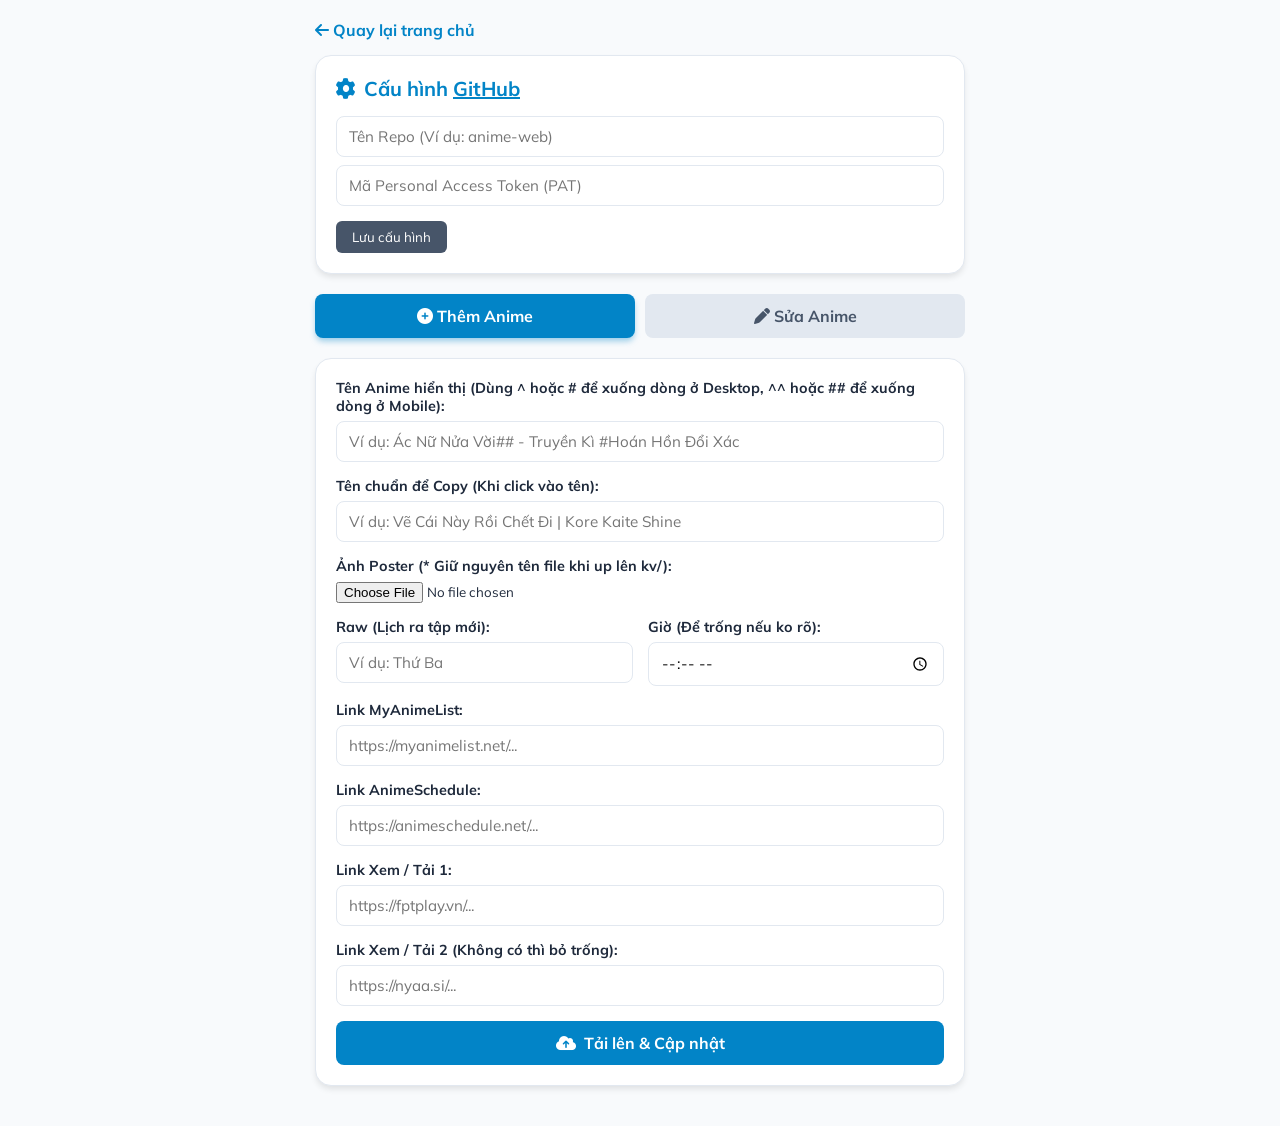
==== commit 3ebe6ebb: "Update" ====
--- a/admin.html
+++ b/admin.html
@@ -1,4 +1,3 @@
-<!-- --- START OF FILE admin.html --- -->
 <!doctype html>
 <html lang="vi">
   <head>
@@ -153,18 +152,23 @@
         border: 1px solid #fecaca;
       }
 
-      /* Delete List */
-      .delete-item {
+      /* Edit List */
+      .edit-item {
         display: flex;
         justify-content: space-between;
         align-items: center;
         padding: 12px;
         border-bottom: 1px solid var(--border-color);
-      }
-      .delete-item:last-child {
+        cursor: pointer;
+        transition: 0.2s;
+      }
+      .edit-item:hover {
+        background: #f1f5f9;
+      }
+      .edit-item:last-child {
         border-bottom: none;
       }
-      .delete-title {
+      .edit-title {
         white-space: nowrap;
         overflow: hidden;
         text-overflow: ellipsis;
@@ -247,8 +251,8 @@
         <button class="tab-btn active" onclick="switchTab('add')">
           <i class="fa-solid fa-plus-circle"></i> Thêm Anime
         </button>
-        <button class="tab-btn" onclick="switchTab('delete')">
-          <i class="fa-solid fa-trash"></i> Xóa Anime
+        <button class="tab-btn" onclick="switchTab('edit')">
+          <i class="fa-solid fa-pen"></i> Sửa Anime
         </button>
       </div>
 
@@ -348,26 +352,139 @@
         </form>
       </div>
 
-      <!-- Tab XÓA -->
-      <div id="deleteTab" class="card tab-content">
-        <div id="deleteListContainer">
-          <!-- Danh sách sẽ được chèn vào đây -->
+      <!-- Tab SỬA -->
+      <div id="editTab" class="card tab-content">
+        <div id="editListView">
+          <div id="editListContainer">
+            <!-- Danh sách sẽ được chèn vào đây -->
+          </div>
+          <button
+            type="button"
+            class="btn-submit"
+            id="editSubmitBtn"
+            onclick="commitEdit()"
+            style="background: #dc2626; margin-top: 20px; display: none"
+          >
+            <i class="fa-solid fa-floppy-disk"></i> Lưu thay đổi (Cập nhật lên
+            Web)
+          </button>
         </div>
-        <button
-          type="button"
-          class="btn-submit"
-          id="deleteSubmitBtn"
-          onclick="commitDelete()"
-          style="background: #dc2626; margin-top: 20px; display: none"
-        >
-          <i class="fa-solid fa-floppy-disk"></i> Lưu thay đổi (Cập nhật lên
-          Web)
-        </button>
+
+        <div id="editFormView" style="display: none">
+          <button
+            type="button"
+            onclick="closeEditForm()"
+            style="
+              margin-bottom: 15px;
+              color: var(--primary-color);
+              background: none;
+              border: none;
+              font-weight: bold;
+              cursor: pointer;
+              display: flex;
+              align-items: center;
+              gap: 8px;
+            "
+          >
+            <i class="fa-solid fa-arrow-left"></i> Quay lại danh sách
+          </button>
+          <form id="editAnimeForm">
+            <input type="hidden" id="editId" />
+            <div class="form-group">
+              <label
+                >Tên Anime hiển thị (Dùng ^ hoặc # để xuống dòng ở Desktop, ^^
+                hoặc ## để xuống dòng ở Mobile):</label
+              >
+              <input type="text" id="editTitle" required />
+            </div>
+            <div class="form-group">
+              <label>Tên chuẩn để Copy (Khi click vào tên):</label>
+              <input type="text" id="editCopyText" required />
+            </div>
+            <div class="form-group">
+              <label
+                >Ảnh Poster (Để trống nếu không đổi, * Giữ nguyên tên file khi
+                up lên kv/):</label
+              >
+              <input
+                type="file"
+                id="editPosterFile"
+                accept="image/*"
+                style="width: 100%"
+              />
+              <small
+                id="editCurrentPoster"
+                style="
+                  display: block;
+                  margin-top: 6px;
+                  color: #64748b;
+                  font-weight: bold;
+                "
+              ></small>
+            </div>
+
+            <div style="display: flex; gap: 15px">
+              <div class="form-group" style="flex: 1">
+                <label>Raw (Lịch ra tập mới):</label>
+                <input
+                  type="text"
+                  id="editRawDay"
+                  required
+                  placeholder="Ví dụ: Thứ Ba"
+                />
+              </div>
+              <div class="form-group" style="flex: 1">
+                <label>Giờ (Để trống nếu ko rõ):</label>
+                <input type="time" id="editRawTime" />
+              </div>
+            </div>
+
+            <div class="form-group">
+              <label>Link MyAnimeList:</label>
+              <input
+                type="text"
+                id="editMal"
+                required
+                placeholder="https://myanimelist.net/..."
+              />
+            </div>
+            <div class="form-group">
+              <label>Link AnimeSchedule:</label>
+              <input
+                type="text"
+                id="editAs"
+                required
+                placeholder="https://animeschedule.net/..."
+              />
+            </div>
+            <div class="form-group">
+              <label>Link Xem / Tải 1:</label>
+              <input
+                type="text"
+                id="editWatch1"
+                placeholder="https://fptplay.vn/..."
+              />
+            </div>
+            <div class="form-group">
+              <label>Link Xem / Tải 2 (Không có thì bỏ trống):</label>
+              <input
+                type="text"
+                id="editWatch2"
+                placeholder="https://nyaa.si/..."
+              />
+            </div>
+
+            <button type="submit" class="btn-submit" id="editSaveBtn">
+              <i class="fa-solid fa-cloud-arrow-up"></i> Cập nhật Anime
+            </button>
+          </form>
+        </div>
       </div>
     </div>
 
     <script>
       let currentAnimeData = [];
+      let deletedPosters = []; // Mảng chứa các poster có thể bị xóa
 
       document.addEventListener("DOMContentLoaded", () => {
         document.getElementById("ghRepo").value =
@@ -400,7 +517,11 @@
         document.getElementById(tabId + "Tab").classList.add("active");
         showStatus("", "");
 
-        if (tabId === "delete") loadDataForDelete();
+        if (tabId === "edit") {
+          document.getElementById("editListView").style.display = "block";
+          document.getElementById("editFormView").style.display = "none";
+          loadDataForEdit();
+        }
       }
 
       function showStatus(type, message) {
@@ -421,7 +542,7 @@
         return decodeURIComponent(escape(atob(b64.replace(/\s/g, ""))));
       }
 
-      // Hàm Helpers sắp xếp thời gian (giống y file ngoài)
+      // Hàm Helpers sắp xếp thời gian
       function getDayValue(dayStr) {
         if (!dayStr) return 99;
         const normalized = String(dayStr).toLowerCase().trim();
@@ -446,7 +567,7 @@
         return 1440;
       }
 
-      // GitHub API
+      // GitHub API GET
       async function githubGetFile(repo, token, path) {
         const url = `https://api.github.com/repos/CTXL1029/${repo}/contents/${path}`;
         const res = await fetch(url, {
@@ -458,6 +579,7 @@
         return await res.json();
       }
 
+      // GitHub API PUT
       async function githubPutFile(
         repo,
         token,
@@ -482,6 +604,21 @@
         return await res.json();
       }
 
+      // GitHub API DELETE
+      async function githubDeleteFile(repo, token, path, message, sha) {
+        const url = `https://api.github.com/repos/CTXL1029/${repo}/contents/${path}`;
+        const res = await fetch(url, {
+          method: "DELETE",
+          headers: {
+            Authorization: `Bearer ${token}`,
+            "Content-Type": "application/json",
+          },
+          body: JSON.stringify({ message, sha }),
+        });
+        if (!res.ok) throw new Error("Lỗi xóa file trên GitHub");
+        return await res.json();
+      }
+
       function fileToBase64(file) {
         return new Promise((resolve, reject) => {
           const reader = new FileReader();
@@ -521,7 +658,7 @@
               copyText: document.getElementById("addCopyText").value.trim(),
               poster: `kv/${posterFile.name}`,
               rawDay: document.getElementById("addRawDay").value.trim(),
-              rawTime: document.getElementById("addRawTime").value, // LẤY THÊM GIỜ TỪ FORM
+              rawTime: document.getElementById("addRawTime").value,
               malLink: document.getElementById("addMal").value.trim(),
               asLink: document.getElementById("addAs").value.trim(),
               watchLinks: [],
@@ -564,7 +701,6 @@
 
             animes.push(newAnime);
 
-            // SẮP XẾP LẠI TOÀN BỘ JSON THEO NGÀY VÀ GIỜ TRƯỚC KHI ĐẨY LÊN GITHUB
             animes.sort((a, b) => {
               const dayDiff = getDayValue(a.rawDay) - getDayValue(b.rawDay);
               if (dayDiff !== 0) return dayDiff;
@@ -594,13 +730,14 @@
           }
         });
 
-      // === XỬ LÝ TAB XÓA ANIME ===
-      async function loadDataForDelete() {
-        const container = document.getElementById("deleteListContainer");
-        const btn = document.getElementById("deleteSubmitBtn");
+      // === XỬ LÝ TAB SỬA ANIME ===
+      async function loadDataForEdit() {
+        const container = document.getElementById("editListContainer");
+        const btn = document.getElementById("editSubmitBtn");
         container.innerHTML =
           "<p style='text-align:center;'>⏳ Đang kéo dữ liệu từ GitHub...</p>";
         btn.style.display = "none";
+        deletedPosters = []; // Reset danh sách poster cần xóa
 
         try {
           const conf = getConfig();
@@ -614,23 +751,21 @@
             currentAnimeData = [];
           } else {
             currentAnimeData = JSON.parse(decodeBase64UTF8(dataFile.content));
-
-            // Xếp luôn trong giao diện Xoá để dễ nhìn
             currentAnimeData.sort((a, b) => {
               const dayDiff = getDayValue(a.rawDay) - getDayValue(b.rawDay);
               if (dayDiff !== 0) return dayDiff;
               return getTimeMinutes(a.rawTime) - getTimeMinutes(b.rawTime);
             });
           }
-          renderDeleteList();
+          renderEditList();
           btn.style.display = "flex";
         } catch (err) {
           container.innerHTML = `<p style="color:red; text-align:center;">❌ ${err.message}</p>`;
         }
       }
 
-      function renderDeleteList() {
-        const container = document.getElementById("deleteListContainer");
+      function renderEditList() {
+        const container = document.getElementById("editListContainer");
         container.innerHTML = "";
         if (currentAnimeData.length === 0) {
           container.innerHTML =
@@ -640,14 +775,17 @@
 
         currentAnimeData.forEach((anime) => {
           const item = document.createElement("div");
-          item.className = "delete-item";
-
-          const cleanTitle = anime.title.replace(/<[^>]*>?/gm, "");
-          const timeDisplay = anime.rawTime ? ` - ${anime.rawTime}` : ""; // HIỂN THỊ THÊM GIỜ LÚC XOÁ CHO DỄ NHÌN
+          item.className = "edit-item";
+          item.onclick = () => openEditForm(anime.id);
+
+          const cleanTitle = anime.title
+            .replace(/<[^>]*>?/gm, "")
+            .replace(/\^\^|##|\^|#/g, " ");
+          const timeDisplay = anime.rawTime ? ` - ${anime.rawTime}` : "";
 
           item.innerHTML = `
-          <div class="delete-title" title="${cleanTitle}">${cleanTitle} <br/><span style="font-size:0.8rem; color:#64748b;">(Lịch: ${anime.rawDay}${timeDisplay})</span></div>
-          <button class="btn-trash" onclick="removeAnimeFromList(${anime.id})" title="Xóa">
+          <div class="edit-title" title="${cleanTitle}">${cleanTitle} <br/><span style="font-size:0.8rem; color:#64748b;">(Lịch: ${anime.rawDay}${timeDisplay})</span></div>
+          <button class="btn-trash" onclick="event.stopPropagation(); removeAnimeFromList(${anime.id})" title="Xóa">
             <i class="fa-solid fa-trash"></i>
           </button>
         `;
@@ -655,16 +793,27 @@
         });
       }
 
+      // Xóa anime ra khỏi mảng cục bộ
       function removeAnimeFromList(id) {
+        const animeToDel = currentAnimeData.find((a) => a.id === id);
+        // Lưu lại poster của anime bị xóa vào danh sách chờ dọn dẹp
+        if (
+          animeToDel &&
+          animeToDel.poster &&
+          !deletedPosters.includes(animeToDel.poster)
+        ) {
+          deletedPosters.push(animeToDel.poster);
+        }
         currentAnimeData = currentAnimeData.filter((a) => a.id !== id);
-        renderDeleteList();
-      }
-
-      async function commitDelete() {
-        const btn = document.getElementById("deleteSubmitBtn");
+        renderEditList();
+      }
+
+      // Nút "Lưu thay đổi" (Sau khi nhấn nút Xóa rác nhiều lần)
+      async function commitEdit() {
+        const btn = document.getElementById("editSubmitBtn");
         if (
           !confirm(
-            "Bạn có chắc chắn muốn lưu danh sách sau khi đã xóa? Web sẽ được cập nhật.",
+            "Bạn có chắc chắn muốn lưu thay đổi danh sách? Web sẽ được cập nhật.",
           )
         )
           return;
@@ -688,13 +837,48 @@
             conf.token,
             "data.json",
             newBase64Json,
-            "Xóa bớt anime",
+            "Xóa bớt / Cập nhật nhanh anime",
             dataSha,
           );
 
+          // Dọn dẹp các poster không còn dùng nữa sau khi đã lưu Json thành công
+          if (deletedPosters.length > 0) {
+            showStatus("info", "⏳ Đang dọn dẹp poster cũ trên GitHub...");
+            for (const posterPath of deletedPosters) {
+              // Kiểm tra xem poster này có tình cờ còn được dùng bởi 1 anime khác không
+              const isStillUsed = currentAnimeData.some(
+                (a) => a.poster === posterPath,
+              );
+              if (!isStillUsed) {
+                try {
+                  const existingFile = await githubGetFile(
+                    conf.repo,
+                    conf.token,
+                    posterPath,
+                  );
+                  if (existingFile) {
+                    await githubDeleteFile(
+                      conf.repo,
+                      conf.token,
+                      posterPath,
+                      `Xóa tự động poster cũ ${posterPath}`,
+                      existingFile.sha,
+                    );
+                  }
+                } catch (e) {
+                  console.warn(
+                    "Lỗi khi dọn poster (có thể file không tồn tại):",
+                    posterPath,
+                  );
+                }
+              }
+            }
+            deletedPosters = []; // Xóa xong thì reset mảng
+          }
+
           showStatus(
             "success",
-            "🎉 Xóa thành công! Dữ liệu mới đã được cập nhật.",
+            "🎉 Cập nhật thành công! Dữ liệu mới và ảnh đã được đồng bộ.",
           );
         } catch (err) {
           showStatus("error", "❌ Lỗi: " + err.message);
@@ -702,6 +886,166 @@
           btn.disabled = false;
         }
       }
+
+      function openEditForm(id) {
+        const anime = currentAnimeData.find((a) => a.id === id);
+        if (!anime) return;
+
+        document.getElementById("editListView").style.display = "none";
+        document.getElementById("editFormView").style.display = "block";
+        showStatus("", "");
+
+        let rawTitle = anime.title;
+        rawTitle = rawTitle.replace(/<br\s+class="br-mobile"\s*\/?>/g, "##");
+        rawTitle = rawTitle.replace(/<br\s+class="br-desktop"\s*\/?>/g, "#");
+
+        document.getElementById("editId").value = anime.id;
+        document.getElementById("editTitle").value = rawTitle;
+        document.getElementById("editCopyText").value = anime.copyText;
+        document.getElementById("editCurrentPoster").innerText =
+          "Đang dùng: " + anime.poster;
+        document.getElementById("editPosterFile").value = "";
+        document.getElementById("editRawDay").value = anime.rawDay;
+        document.getElementById("editRawTime").value = anime.rawTime || "";
+        document.getElementById("editMal").value = anime.malLink;
+        document.getElementById("editAs").value = anime.asLink;
+        document.getElementById("editWatch1").value = anime.watchLinks[0] || "";
+        document.getElementById("editWatch2").value = anime.watchLinks[1] || "";
+      }
+
+      function closeEditForm() {
+        document.getElementById("editFormView").style.display = "none";
+        document.getElementById("editListView").style.display = "block";
+        showStatus("", "");
+      }
+
+      // Xử lý việc Cập nhật cụ thể 1 anime (khi click vào vùng Form sửa)
+      document
+        .getElementById("editAnimeForm")
+        .addEventListener("submit", async (e) => {
+          e.preventDefault();
+          const btn = document.getElementById("editSaveBtn");
+          try {
+            const conf = getConfig();
+            btn.disabled = true;
+
+            const id = parseInt(document.getElementById("editId").value);
+            const animeIndex = currentAnimeData.findIndex((a) => a.id === id);
+            if (animeIndex === -1)
+              throw new Error("Không tìm thấy anime để sửa!");
+
+            const rawTitle = document.getElementById("editTitle").value.trim();
+            const parsedTitle = rawTitle
+              .replace(/\^\^|##/g, '<br class="br-mobile" />')
+              .replace(/\^|#/g, '<br class="br-desktop" />');
+
+            const oldPoster = currentAnimeData[animeIndex].poster;
+
+            const updatedAnime = {
+              ...currentAnimeData[animeIndex],
+              title: parsedTitle,
+              copyText: document.getElementById("editCopyText").value.trim(),
+              rawDay: document.getElementById("editRawDay").value.trim(),
+              rawTime: document.getElementById("editRawTime").value,
+              malLink: document.getElementById("editMal").value.trim(),
+              asLink: document.getElementById("editAs").value.trim(),
+              watchLinks: [],
+            };
+
+            const w1 = document.getElementById("editWatch1").value.trim();
+            const w2 = document.getElementById("editWatch2").value.trim();
+            if (w1) updatedAnime.watchLinks.push(w1);
+            if (w2) updatedAnime.watchLinks.push(w2);
+
+            const posterFile =
+              document.getElementById("editPosterFile").files[0];
+            if (posterFile) {
+              showStatus("info", "⏳ Đang tải Poster mới lên GitHub...");
+              const imageBase64 = await fileToBase64(posterFile);
+              const imgPath = `kv/${posterFile.name}`;
+              const existingImg = await githubGetFile(
+                conf.repo,
+                conf.token,
+                imgPath,
+              );
+              await githubPutFile(
+                conf.repo,
+                conf.token,
+                imgPath,
+                imageBase64,
+                `Update poster ${posterFile.name}`,
+                existingImg ? existingImg.sha : null,
+              );
+              updatedAnime.poster = imgPath;
+            }
+
+            currentAnimeData[animeIndex] = updatedAnime;
+
+            currentAnimeData.sort((a, b) => {
+              const dayDiff = getDayValue(a.rawDay) - getDayValue(b.rawDay);
+              if (dayDiff !== 0) return dayDiff;
+              return getTimeMinutes(a.rawTime) - getTimeMinutes(b.rawTime);
+            });
+
+            showStatus("info", "⏳ Đang cập nhật data.json...");
+            const dataFile = await githubGetFile(
+              conf.repo,
+              conf.token,
+              "data.json",
+            );
+            const dataSha = dataFile ? dataFile.sha : null;
+
+            const newJsonStr = JSON.stringify(currentAnimeData, null, 2);
+            const newBase64Json = encodeBase64UTF8(newJsonStr);
+            await githubPutFile(
+              conf.repo,
+              conf.token,
+              "data.json",
+              newBase64Json,
+              `Sửa anime: ${updatedAnime.copyText}`,
+              dataSha,
+            );
+
+            // Nếu có tải lên poster mới và tên file thay đổi -> Dọn luôn poster cũ
+            if (posterFile && oldPoster !== updatedAnime.poster) {
+              const isStillUsed = currentAnimeData.some(
+                (a) => a.poster === oldPoster,
+              );
+              if (!isStillUsed) {
+                try {
+                  showStatus("info", "⏳ Đang dọn dẹp poster cũ...");
+                  const existingFile = await githubGetFile(
+                    conf.repo,
+                    conf.token,
+                    oldPoster,
+                  );
+                  if (existingFile) {
+                    await githubDeleteFile(
+                      conf.repo,
+                      conf.token,
+                      oldPoster,
+                      `Dọn dẹp poster cũ ${oldPoster}`,
+                      existingFile.sha,
+                    );
+                  }
+                } catch (e) {
+                  console.warn("Lỗi khi dọn poster cũ trong lúc edit:", e);
+                }
+              }
+            }
+
+            showStatus(
+              "success",
+              "🎉 Đã sửa thành công! Vui lòng chờ 30s - 1 phút để web load lại data.",
+            );
+            closeEditForm();
+            renderEditList();
+          } catch (err) {
+            showStatus("error", "❌ Lỗi: " + err.message);
+          } finally {
+            btn.disabled = false;
+          }
+        });
     </script>
   </body>
 </html>
